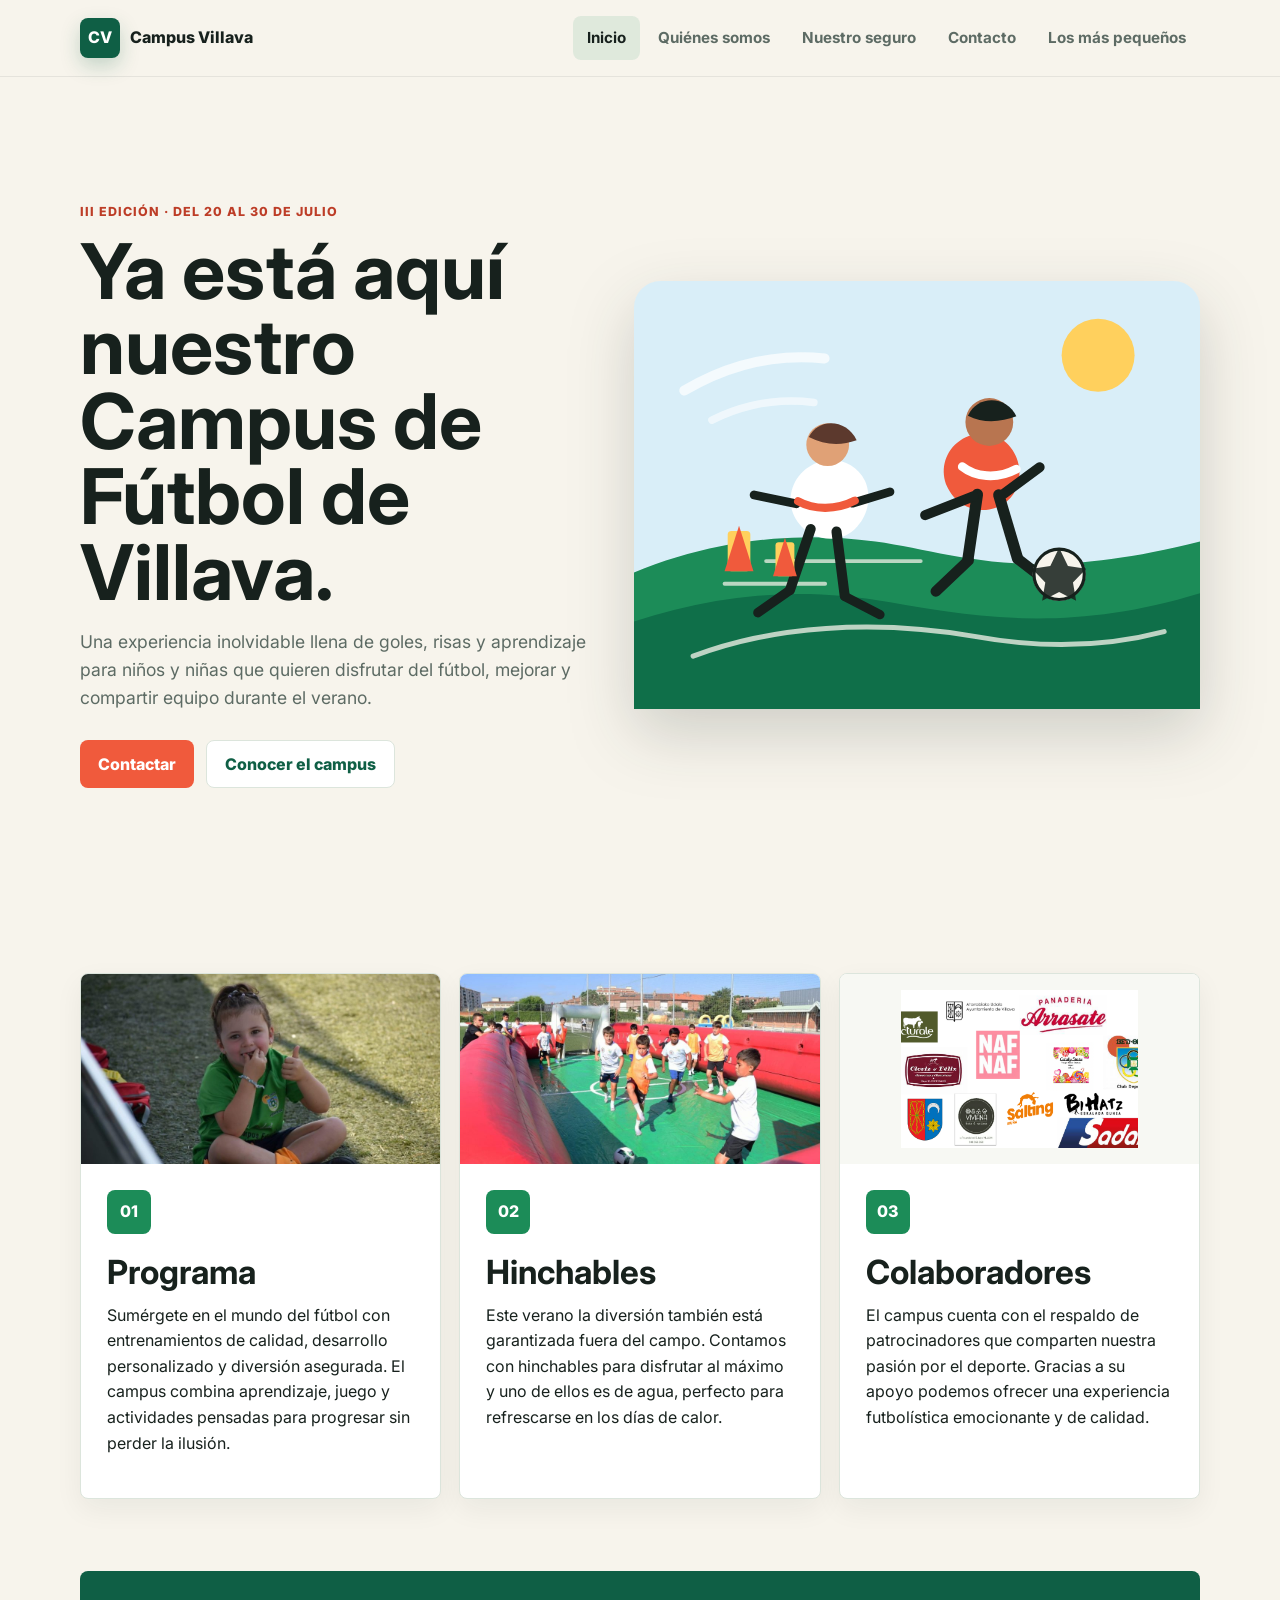
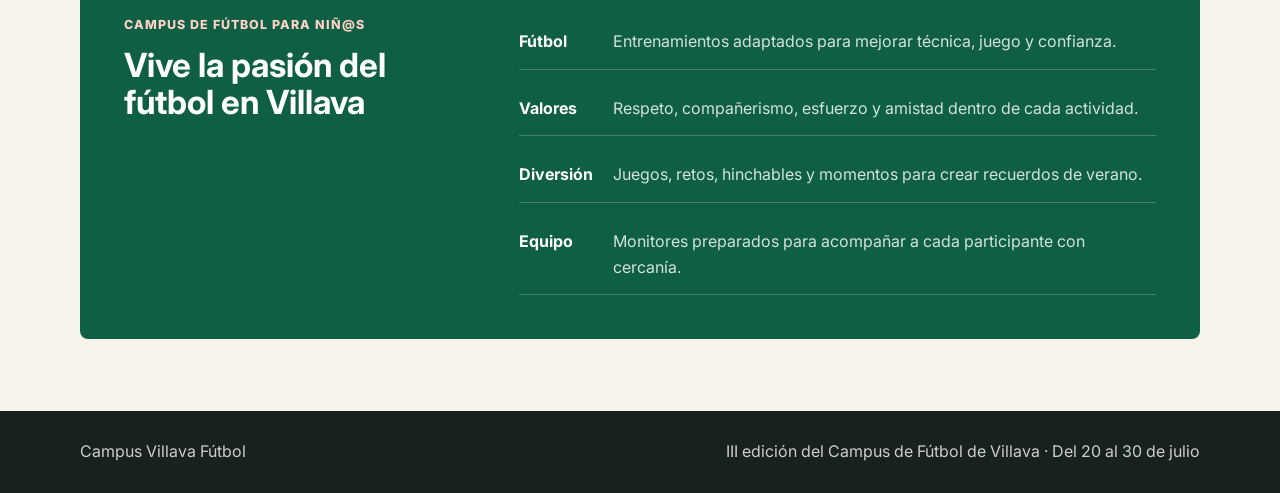
==== index.html @ fac3e35c "Añadir imágenes a index" ====
<!DOCTYPE html>
<html lang="es">
<head>
  <meta charset="UTF-8">
  <meta name="viewport" content="width=device-width, initial-scale=1.0">
  <title>Campus Villava Fútbol | Inicio</title>
  <link rel="preconnect" href="https://fonts.googleapis.com">
  <link rel="preconnect" href="https://fonts.gstatic.com" crossorigin>
  <link href="https://fonts.googleapis.com/css2?family=Inter:wght@400;600;700;800&display=swap" rel="stylesheet">
  <link rel="stylesheet" href="css/styles.css">
</head>
<body>
  <header class="site-header">
    <nav class="nav">
      <a class="brand" href="index.html" aria-label="Campus Villava Fútbol">
        <span class="brand-mark">CV</span>
        <span>Campus Villava</span>
      </a>
      <button class="nav-toggle" type="button" aria-label="Abrir menú" aria-expanded="false">
        <span></span>
        <span></span>
        <span></span>
      </button>
      <div class="nav-links" data-nav-links>
        <a class="active" href="index.html">Inicio</a>
        <a href="quienes-somos.html">Quiénes somos</a>
        <a href="seguro.html">Nuestro seguro</a>
        <a href="contacto.html">Contacto</a>
        <a href="pequenos.html">Los más pequeños</a>
      </div>
    </nav>
  </header>

  <main>
    <section class="hero">
      <div class="hero-content">
        <p class="eyebrow">III edición · Del 20 al 30 de julio</p>
        <h1>Ya está aquí nuestro Campus de Fútbol de Villava.</h1>
        <p class="hero-copy">Una experiencia inolvidable llena de goles, risas y aprendizaje para niños y niñas que quieren disfrutar del fútbol, mejorar y compartir equipo durante el verano.</p>
        <div class="hero-actions">
          <a class="button primary" href="contacto.html">Contactar</a>
          <a class="button secondary" href="quienes-somos.html">Conocer el campus</a>
        </div>
      </div>
      <div class="hero-visual" aria-hidden="true">
        <img src="assets/campus-hero.svg" alt="">
      </div>
    </section>

    <section class="section intro-grid">
      <article>
        <img class="intro-card-image" src="assets/Programa.jpg" alt="Participante del campus de fútbol descansando en el campo">
        <div class="intro-card-body">
          <span class="card-icon">01</span>
          <h2>Programa</h2>
          <p>Sumérgete en el mundo del fútbol con entrenamientos de calidad, desarrollo personalizado y diversión asegurada. El campus combina aprendizaje, juego y actividades pensadas para progresar sin perder la ilusión.</p>
        </div>
      </article>
      <article>
        <img class="intro-card-image" src="assets/Hinchables.jpg" alt="Niños jugando al fútbol dentro de un hinchable">
        <div class="intro-card-body">
          <span class="card-icon">02</span>
          <h2>Hinchables</h2>
          <p>Este verano la diversión también está garantizada fuera del campo. Contamos con hinchables para disfrutar al máximo y uno de ellos es de agua, perfecto para refrescarse en los días de calor.</p>
        </div>
      </article>
      <article>
        <img class="intro-card-image intro-card-image-contain" src="assets/Colaboradores.png" alt="Logotipos de colaboradores del Campus Villava">
        <div class="intro-card-body">
          <span class="card-icon">03</span>
          <h2>Colaboradores</h2>
          <p>El campus cuenta con el respaldo de patrocinadores que comparten nuestra pasión por el deporte. Gracias a su apoyo podemos ofrecer una experiencia futbolística emocionante y de calidad.</p>
        </div>
      </article>
    </section>

    <section class="section schedule-band">
      <div>
        <p class="eyebrow">Campus de fútbol para niñ@s</p>
        <h2>Vive la pasión del fútbol en Villava</h2>
      </div>
      <div class="timeline">
        <div><strong>Fútbol</strong><span>Entrenamientos adaptados para mejorar técnica, juego y confianza.</span></div>
        <div><strong>Valores</strong><span>Respeto, compañerismo, esfuerzo y amistad dentro de cada actividad.</span></div>
        <div><strong>Diversión</strong><span>Juegos, retos, hinchables y momentos para crear recuerdos de verano.</span></div>
        <div><strong>Equipo</strong><span>Monitores preparados para acompañar a cada participante con cercanía.</span></div>
      </div>
    </section>
  </main>

  <footer class="footer">
    <p>Campus Villava Fútbol</p>
    <p>III edición del Campus de Fútbol de Villava · Del 20 al 30 de julio</p>
  </footer>

  <script src="js/main.js"></script>
</body>
</html>
---- css/styles.css ----
:root {
  --ink: #17211d;
  --muted: #5d6b64;
  --paper: #f7f4ec;
  --white: #ffffff;
  --field: #1c8c58;
  --field-dark: #0f5f45;
  --line: #dce5dc;
  --accent: #f05a3c;
  --accent-dark: #bd3d27;
  --sky: #d9eef8;
  --shadow: 0 18px 45px rgba(23, 33, 29, 0.13);
}

* {
  box-sizing: border-box;
}

body {
  margin: 0;
  font-family: "Inter", Arial, sans-serif;
  color: var(--ink);
  background: var(--paper);
  line-height: 1.6;
}

img {
  max-width: 100%;
  display: block;
}

a {
  color: inherit;
  text-decoration: none;
}

.site-header {
  position: sticky;
  top: 0;
  z-index: 10;
  background: rgba(247, 244, 236, 0.94);
  border-bottom: 1px solid rgba(23, 33, 29, 0.08);
  backdrop-filter: blur(12px);
}

.nav {
  width: min(1120px, calc(100% - 32px));
  min-height: 76px;
  margin: 0 auto;
  display: flex;
  align-items: center;
  justify-content: space-between;
  gap: 24px;
}

.brand {
  display: inline-flex;
  align-items: center;
  gap: 10px;
  font-weight: 800;
  letter-spacing: 0;
}

.brand-mark {
  width: 40px;
  height: 40px;
  display: grid;
  place-items: center;
  border-radius: 8px;
  color: var(--white);
  background: var(--field-dark);
  box-shadow: 0 8px 20px rgba(15, 95, 69, 0.22);
}

.nav-links {
  display: flex;
  align-items: center;
  gap: 4px;
}

.nav-links a {
  padding: 10px 14px;
  border-radius: 8px;
  color: var(--muted);
  font-size: 0.95rem;
  font-weight: 700;
}

.nav-links a:hover,
.nav-links a.active {
  color: var(--ink);
  background: rgba(28, 140, 88, 0.1);
}

.nav-toggle {
  display: none;
  width: 42px;
  height: 42px;
  border: 0;
  border-radius: 8px;
  background: var(--field-dark);
  cursor: pointer;
}

.nav-toggle span {
  display: block;
  width: 20px;
  height: 2px;
  margin: 5px auto;
  background: var(--white);
}

.hero {
  width: min(1120px, calc(100% - 32px));
  min-height: calc(100vh - 76px);
  margin: 0 auto;
  padding: 52px 0 40px;
  display: grid;
  grid-template-columns: minmax(0, 0.95fr) minmax(320px, 1.05fr);
  align-items: center;
  gap: 42px;
}

.hero-content {
  position: relative;
  z-index: 1;
}

.eyebrow {
  margin: 0 0 12px;
  color: var(--accent-dark);
  font-size: 0.78rem;
  font-weight: 800;
  letter-spacing: 0.08em;
  text-transform: uppercase;
}

h1,
h2,
h3,
p {
  margin-top: 0;
}

h1 {
  max-width: 780px;
  margin-bottom: 18px;
  font-size: clamp(2.45rem, 6vw, 5.25rem);
  line-height: 0.98;
  letter-spacing: 0;
}

h2 {
  margin-bottom: 12px;
  font-size: clamp(1.35rem, 2.6vw, 2.1rem);
  line-height: 1.1;
}

h3 {
  margin-bottom: 8px;
  font-size: 1.1rem;
}

.hero-copy,
.page-hero p {
  max-width: 680px;
  color: var(--muted);
  font-size: 1.1rem;
}

.hero-actions {
  display: flex;
  flex-wrap: wrap;
  gap: 12px;
  margin-top: 28px;
}

.button {
  display: inline-flex;
  align-items: center;
  justify-content: center;
  min-height: 48px;
  padding: 0 18px;
  border-radius: 8px;
  font-weight: 800;
}

.button.primary {
  color: var(--white);
  background: var(--accent);
}

.button.secondary {
  color: var(--field-dark);
  background: var(--white);
  border: 1px solid var(--line);
}

.hero-visual {
  align-self: stretch;
  display: flex;
  align-items: center;
  min-height: 420px;
}

.hero-visual img {
  width: 100%;
  filter: drop-shadow(0 24px 32px rgba(23, 33, 29, 0.18));
}

.section {
  width: min(1120px, calc(100% - 32px));
  margin: 0 auto;
  padding: 72px 0;
}

.intro-grid,
.insurance-grid,
.values {
  display: grid;
  grid-template-columns: repeat(3, minmax(0, 1fr));
  gap: 18px;
}

.intro-grid article,
.insurance-grid article,
.values article,
.panel,
.notice {
  padding: 26px;
  border: 1px solid var(--line);
  border-radius: 8px;
  background: var(--white);
  box-shadow: 0 10px 28px rgba(23, 33, 29, 0.06);
}

.intro-grid article {
  padding: 0;
  overflow: hidden;
}

.intro-card-image {
  width: 100%;
  height: 190px;
  object-fit: cover;
  background: #f7f8f3;
}

.intro-card-image-contain {
  object-fit: contain;
  padding: 16px;
}

.intro-card-body {
  padding: 26px;
}

.card-icon {
  display: inline-grid;
  place-items: center;
  width: 44px;
  height: 44px;
  margin-bottom: 20px;
  border-radius: 8px;
  color: var(--white);
  background: var(--field);
  font-weight: 800;
}

.schedule-band {
  display: grid;
  grid-template-columns: 0.72fr 1.28fr;
  gap: 36px;
  align-items: start;
  padding: 44px;
  margin-bottom: 72px;
  border-radius: 8px;
  color: var(--white);
  background: var(--field-dark);
}

.schedule-band .eyebrow {
  color: #ffd1c7;
}

.timeline {
  display: grid;
  gap: 12px;
}

.timeline div {
  display: grid;
  grid-template-columns: 80px 1fr;
  gap: 14px;
  padding: 14px 0;
  border-bottom: 1px solid rgba(255, 255, 255, 0.22);
}

.timeline span {
  color: rgba(255, 255, 255, 0.82);
}

.page-hero {
  width: min(1120px, calc(100% - 32px));
  margin: 0 auto;
  padding: 86px 0 42px;
}

.page-hero.compact {
  padding-bottom: 20px;
}

.contact-hero {
  padding-bottom: 0;
}

.split,
.kids-layout,
.signup-layout {
  display: grid;
  grid-template-columns: minmax(0, 1.05fr) minmax(300px, 0.95fr);
  gap: 28px;
  align-items: start;
}

.contact-section {
  padding-top: 44px;
}

.contact-form-section {
  padding-top: 0;
}

.check-list {
  padding: 0;
  margin: 0;
  list-style: none;
}

.check-list li {
  position: relative;
  padding-left: 28px;
  margin-bottom: 12px;
}

.check-list li::before {
  content: "";
  position: absolute;
  left: 0;
  top: 0.45em;
  width: 12px;
  height: 12px;
  border-radius: 50%;
  background: var(--accent);
}

.values {
  padding-top: 0;
}

.insurance-grid {
  grid-template-columns: repeat(2, minmax(0, 1fr));
}

.notice {
  margin-bottom: 72px;
  background: #fff8e7;
}

.highlight {
  background: var(--field-dark);
  color: var(--white);
}

.highlight .check-list li::before {
  background: #ffd05d;
}

.age-tabs {
  display: flex;
  flex-wrap: wrap;
  gap: 8px;
  margin: 24px 0 16px;
}

.tab {
  min-height: 42px;
  padding: 0 14px;
  border: 1px solid var(--line);
  border-radius: 8px;
  color: var(--muted);
  background: var(--white);
  font: inherit;
  font-weight: 800;
  cursor: pointer;
}

.tab.active {
  color: var(--white);
  border-color: var(--field-dark);
  background: var(--field-dark);
}

.tab-panel {
  display: none;
  padding: 22px;
  border-left: 4px solid var(--accent);
  background: var(--white);
}

.tab-panel.active {
  display: block;
}

.form-card {
  padding: 28px;
  border: 1px solid var(--line);
  border-radius: 8px;
  background: var(--white);
  box-shadow: 0 10px 28px rgba(23, 33, 29, 0.06);
}

.form-grid {
  display: grid;
  grid-template-columns: repeat(2, minmax(0, 1fr));
  gap: 16px;
}

label {
  display: grid;
  gap: 8px;
  margin-bottom: 16px;
  color: var(--ink);
  font-weight: 800;
}

input,
select,
textarea {
  width: 100%;
  min-height: 46px;
  padding: 11px 12px;
  border: 1px solid var(--line);
  border-radius: 8px;
  color: var(--ink);
  background: #fbfbf8;
  font: inherit;
  font-weight: 600;
}

textarea {
  resize: vertical;
}

input:focus,
select:focus,
textarea:focus {
  outline: 3px solid rgba(28, 140, 88, 0.18);
  border-color: var(--field);
}

.consent {
  display: flex;
  align-items: flex-start;
  gap: 10px;
  font-weight: 700;
}

.consent input {
  width: 18px;
  min-height: 18px;
  margin-top: 4px;
}

.form-message {
  min-height: 24px;
  margin: 16px 0 0;
  color: var(--field-dark);
  font-weight: 800;
}

.signup-aside {
  position: sticky;
  top: 100px;
}

.steps {
  display: grid;
  gap: 14px;
}

.steps div {
  display: grid;
  grid-template-columns: 36px 1fr;
  gap: 12px;
  align-items: start;
}

.steps strong {
  display: grid;
  place-items: center;
  width: 36px;
  height: 36px;
  border-radius: 8px;
  color: var(--white);
  background: var(--field);
}

.aside-note {
  margin: 22px 0 0;
  color: var(--muted);
}

.footer {
  display: flex;
  flex-wrap: wrap;
  justify-content: space-between;
  gap: 12px;
  padding: 28px max(16px, calc((100% - 1120px) / 2));
  color: rgba(255, 255, 255, 0.78);
  background: var(--ink);
}

.footer p {
  margin: 0;
}

@media (max-width: 820px) {
  .nav {
    min-height: 68px;
  }

  .nav-toggle {
    display: block;
  }

  .nav-links {
    position: absolute;
    left: 16px;
    right: 16px;
    top: 76px;
    display: none;
    flex-direction: column;
    align-items: stretch;
    padding: 10px;
    border: 1px solid var(--line);
    border-radius: 8px;
    background: var(--white);
    box-shadow: var(--shadow);
  }

  .nav-links.open {
    display: flex;
  }

  .hero {
    min-height: auto;
    grid-template-columns: 1fr;
    padding-top: 38px;
    gap: 20px;
  }

  .hero-visual {
    min-height: 250px;
  }

  .intro-grid,
  .insurance-grid,
  .values,
  .split,
  .kids-layout,
  .signup-layout,
  .schedule-band {
    grid-template-columns: 1fr;
  }

  .signup-aside {
    position: static;
  }

  .section {
    padding: 44px 0;
  }

  .schedule-band {
    padding: 28px;
    margin-bottom: 44px;
  }

  .page-hero {
    padding-top: 56px;
  }
}

@media (max-width: 520px) {
  .hero-actions,
  .button {
    width: 100%;
  }

  .timeline div {
    grid-template-columns: 1fr;
    gap: 2px;
  }

  .insurance-grid article,
  .values article,
  .panel,
  .notice,
  .form-card {
    padding: 22px;
  }

  .intro-card-body {
    padding: 22px;
  }

  .intro-card-image {
    height: 180px;
  }

  .form-grid {
    grid-template-columns: 1fr;
  }
}
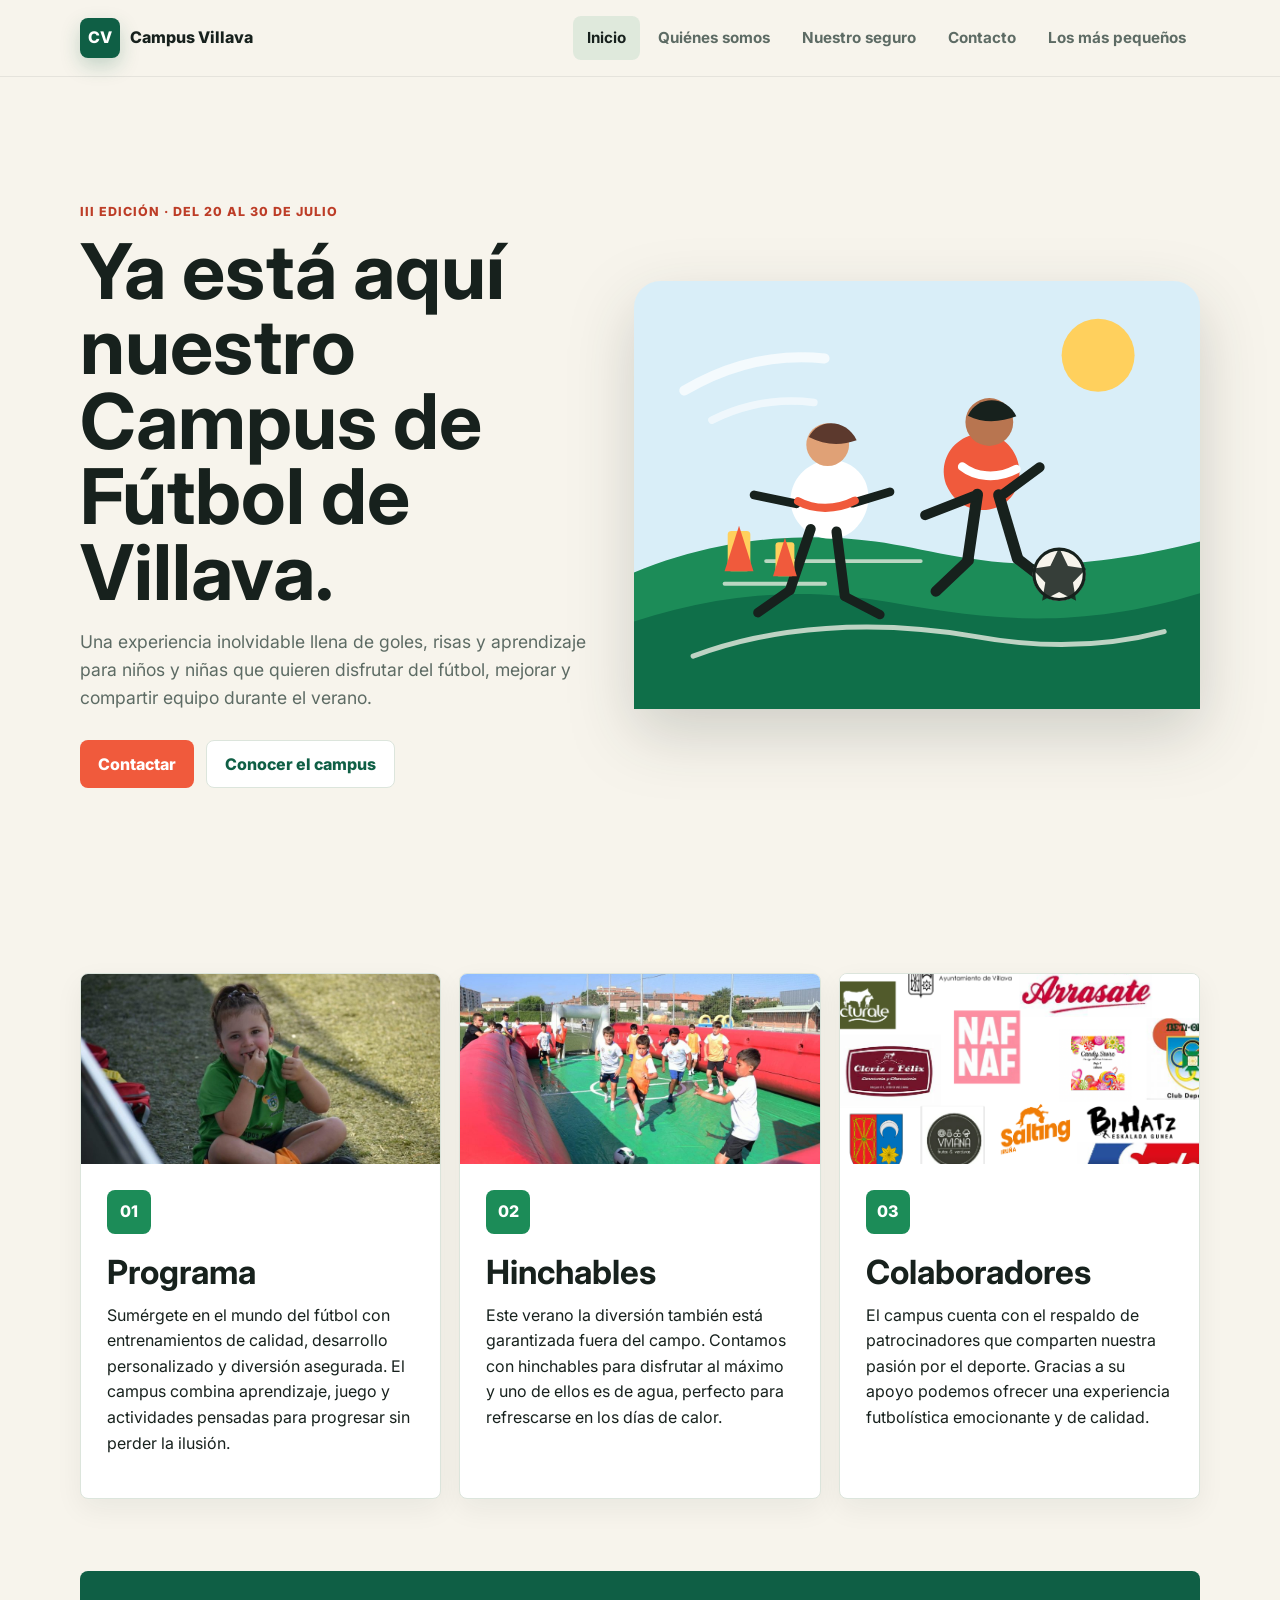
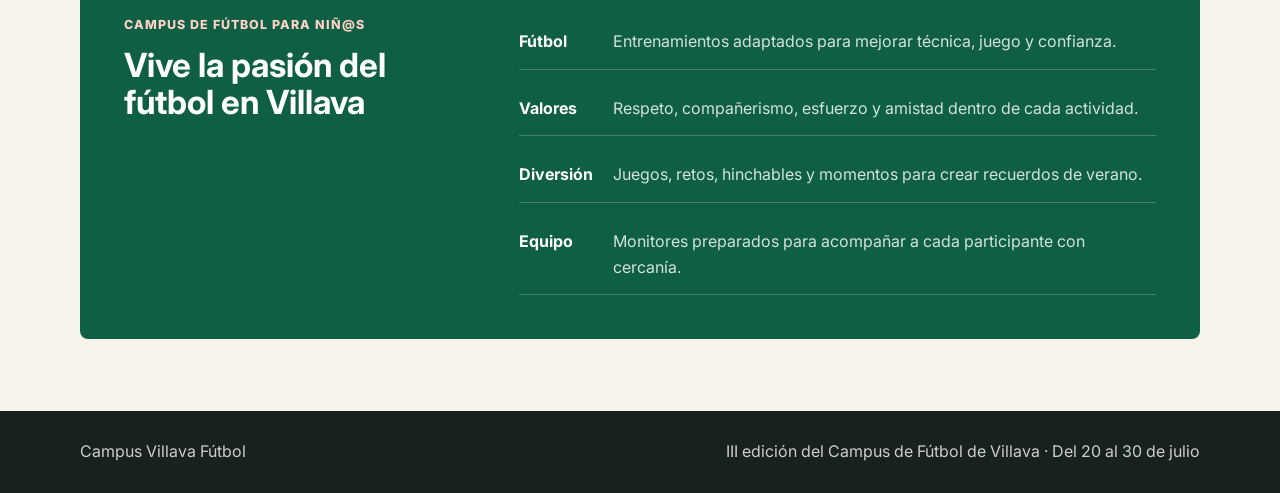
==== commit 15315624: "Mejoras en imagenes index" ====
--- a/index.html
+++ b/index.html
@@ -65,7 +65,7 @@
         </div>
       </article>
       <article>
-        <img class="intro-card-image intro-card-image-contain" src="assets/Colaboradores.png" alt="Logotipos de colaboradores del Campus Villava">
+        <img class="intro-card-image intro-card-image-logos" src="assets/Colaboradores.png" alt="Logotipos de colaboradores del Campus Villava">
         <div class="intro-card-body">
           <span class="card-icon">03</span>
           <h2>Colaboradores</h2>
--- a/css/styles.css
+++ b/css/styles.css
@@ -246,9 +246,9 @@
   background: #f7f8f3;
 }
 
-.intro-card-image-contain {
-  object-fit: contain;
-  padding: 16px;
+.intro-card-image-logos {
+  object-fit: cover;
+  object-position: center;
 }
 
 .intro-card-body {
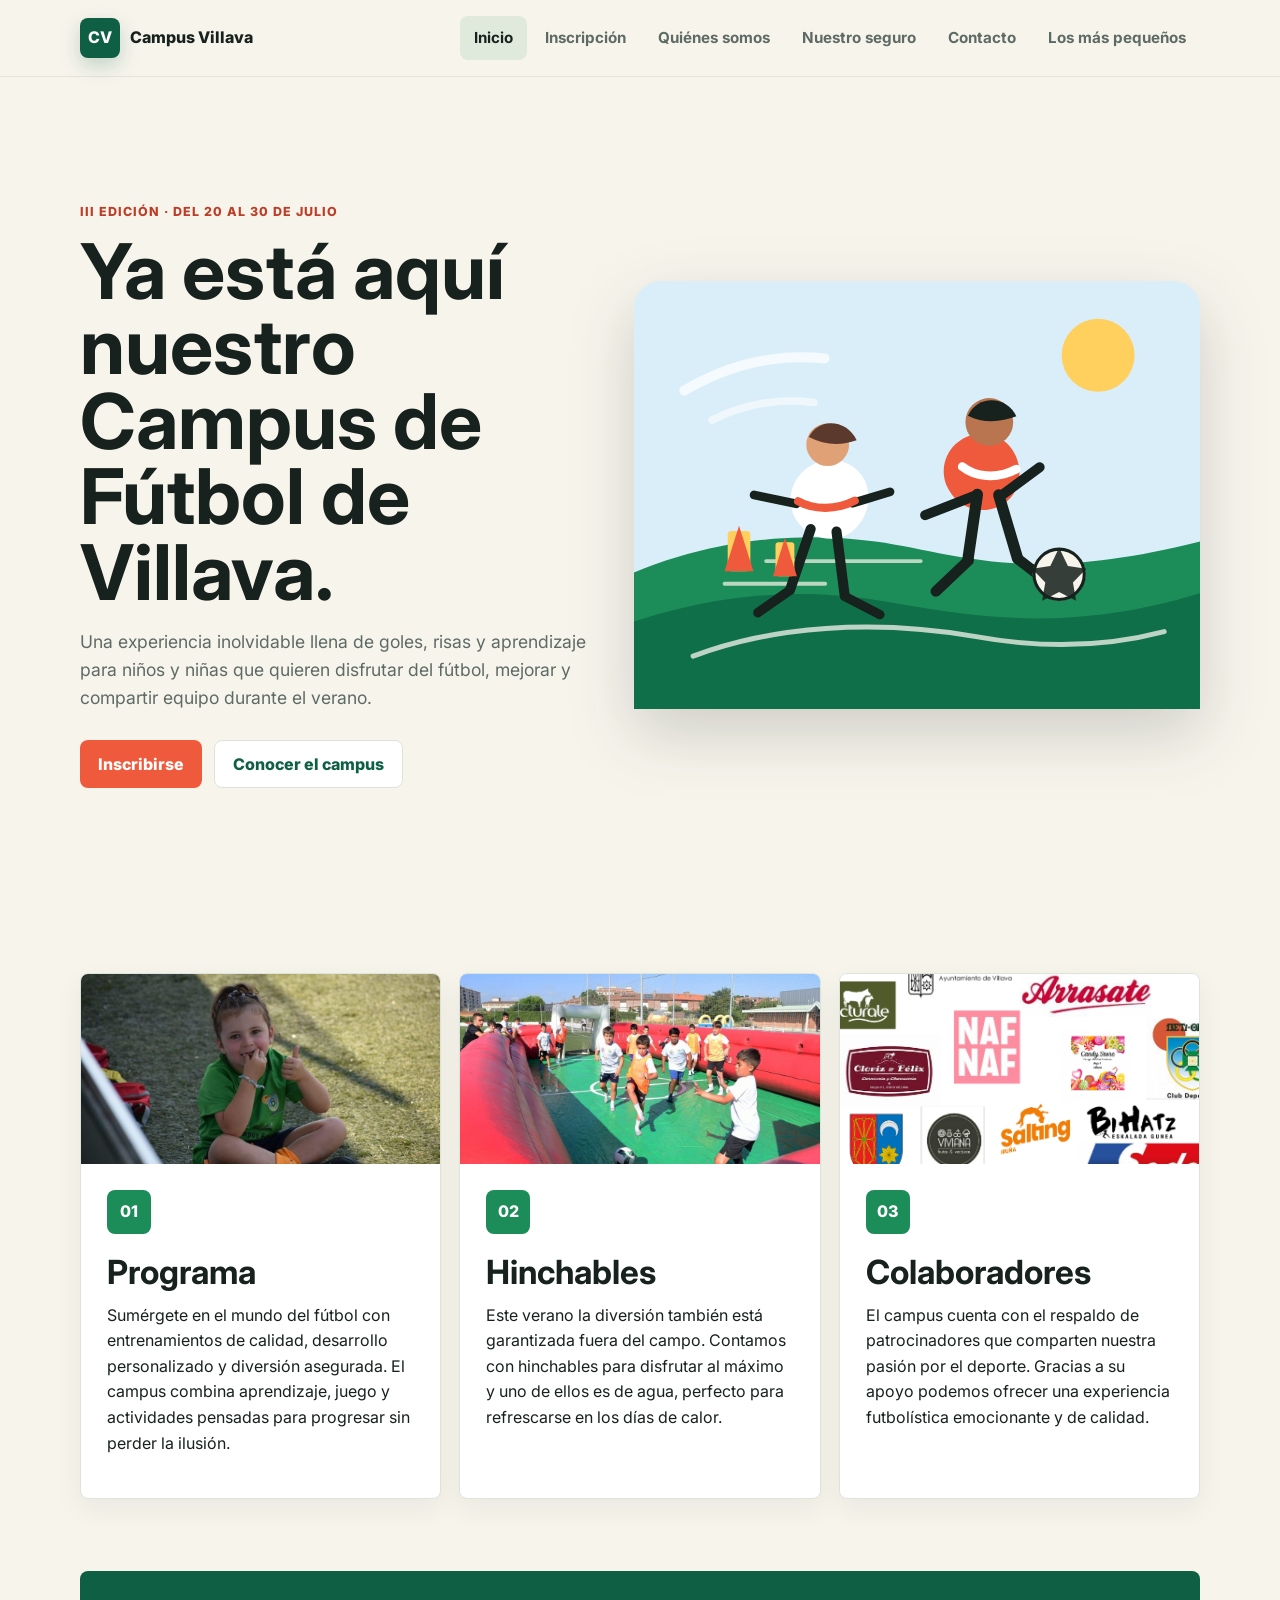
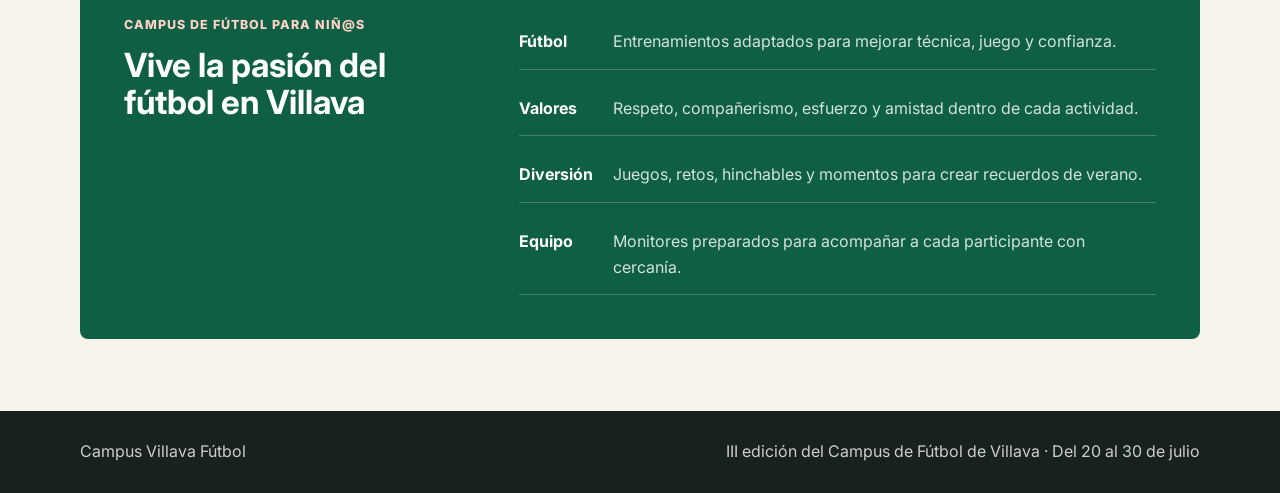
==== commit 8a3f3fc9: "Añadida página inscripción" ====
--- a/index.html
+++ b/index.html
@@ -23,6 +23,7 @@
       </button>
       <div class="nav-links" data-nav-links>
         <a class="active" href="index.html">Inicio</a>
+        <a href="inscripcion.html">Inscripción</a>
         <a href="quienes-somos.html">Quiénes somos</a>
         <a href="seguro.html">Nuestro seguro</a>
         <a href="contacto.html">Contacto</a>
@@ -38,7 +39,7 @@
         <h1>Ya está aquí nuestro Campus de Fútbol de Villava.</h1>
         <p class="hero-copy">Una experiencia inolvidable llena de goles, risas y aprendizaje para niños y niñas que quieren disfrutar del fútbol, mejorar y compartir equipo durante el verano.</p>
         <div class="hero-actions">
-          <a class="button primary" href="contacto.html">Contactar</a>
+          <a class="button primary" href="inscripcion.html">Inscribirse</a>
           <a class="button secondary" href="quienes-somos.html">Conocer el campus</a>
         </div>
       </div>
--- a/css/styles.css
+++ b/css/styles.css
@@ -327,6 +327,53 @@
   padding-top: 44px;
 }
 
+.signup-section {
+  padding-top: 44px;
+}
+
+.signup-main p {
+  max-width: 680px;
+  color: var(--muted);
+}
+
+.signup-actions {
+  margin-top: 24px;
+}
+
+.payment-card {
+  color: var(--white);
+  background: var(--field-dark);
+}
+
+.payment-card .eyebrow,
+.payment-card p {
+  color: rgba(255, 255, 255, 0.82);
+}
+
+.iban {
+  margin: 22px 0 0;
+  padding: 18px;
+  border-radius: 8px;
+  color: var(--ink) !important;
+  background: var(--white);
+  font-size: clamp(1.05rem, 2.4vw, 1.45rem);
+  font-weight: 800;
+  line-height: 1.25;
+  overflow-wrap: anywhere;
+}
+
+.signup-image-section {
+  padding-top: 0;
+}
+
+.signup-image {
+  width: 100%;
+  max-height: 560px;
+  border-radius: 8px;
+  object-fit: cover;
+  box-shadow: var(--shadow);
+}
+
 .contact-form-section {
   padding-top: 0;
 }
@@ -356,6 +403,187 @@
 
 .values {
   padding-top: 0;
+}
+
+.section-heading {
+  max-width: 760px;
+  margin-bottom: 28px;
+}
+
+.section-heading p:last-child {
+  margin-bottom: 0;
+  color: var(--muted);
+  font-size: 1.05rem;
+}
+
+.sponsors-section {
+  padding-top: 0;
+}
+
+.sponsor-grid {
+  display: grid;
+  grid-template-columns: repeat(auto-fit, minmax(150px, 1fr));
+  gap: 14px;
+}
+
+.sponsor-card {
+  display: grid;
+  place-items: center;
+  min-height: 132px;
+  padding: 18px;
+  border: 1px solid var(--line);
+  border-radius: 8px;
+  background: var(--white);
+  box-shadow: 0 10px 28px rgba(23, 33, 29, 0.06);
+  cursor: pointer;
+  transition: transform 160ms ease, border-color 160ms ease, box-shadow 160ms ease;
+}
+
+.sponsor-card:hover,
+.sponsor-card:focus-visible {
+  border-color: rgba(28, 140, 88, 0.55);
+  box-shadow: 0 16px 34px rgba(23, 33, 29, 0.12);
+  transform: translateY(-2px);
+}
+
+.sponsor-card:focus-visible,
+.sponsor-modal-close:focus-visible,
+.sponsor-modal-nav:focus-visible {
+  outline: 3px solid rgba(240, 90, 60, 0.32);
+  outline-offset: 3px;
+}
+
+.sponsor-card img {
+  width: 100%;
+  max-width: 170px;
+  height: 86px;
+  object-fit: contain;
+}
+
+body.modal-open {
+  overflow: hidden;
+}
+
+.sponsor-modal {
+  position: fixed;
+  inset: 0;
+  z-index: 40;
+  display: flex;
+  align-items: center;
+  justify-content: center;
+  padding: 24px;
+  opacity: 0;
+  pointer-events: none;
+  transition: opacity 220ms ease;
+}
+
+.sponsor-modal.open {
+  opacity: 1;
+  pointer-events: auto;
+}
+
+.sponsor-modal-backdrop {
+  position: absolute;
+  inset: 0;
+  background: rgba(23, 33, 29, 0.76);
+}
+
+.sponsor-modal-dialog {
+  position: relative;
+  z-index: 1;
+  display: grid;
+  grid-template-columns: 54px minmax(0, 760px) 54px;
+  align-items: center;
+  gap: 16px;
+  width: min(100%, 980px);
+  transform: translateY(16px) scale(0.98);
+  transition: transform 220ms ease;
+}
+
+.sponsor-modal.open .sponsor-modal-dialog {
+  transform: translateY(0) scale(1);
+}
+
+.sponsor-modal-content {
+  display: grid;
+  place-items: center;
+  min-height: min(68vh, 620px);
+  margin: 0;
+  padding: 34px;
+  border-radius: 8px;
+  background: var(--white);
+  box-shadow: var(--shadow);
+  overflow: hidden;
+}
+
+.sponsor-modal-content img {
+  width: 100%;
+  max-height: min(54vh, 460px);
+  object-fit: contain;
+  transition: opacity 180ms ease, transform 220ms ease;
+}
+
+.sponsor-modal-content img.slide-out-left {
+  opacity: 0;
+  transform: translateX(-42px);
+}
+
+.sponsor-modal-content img.slide-out-right {
+  opacity: 0;
+  transform: translateX(42px);
+}
+
+.sponsor-modal-content img.slide-in-left {
+  opacity: 0;
+  transform: translateX(-42px);
+}
+
+.sponsor-modal-content img.slide-in-right {
+  opacity: 0;
+  transform: translateX(42px);
+}
+
+.sponsor-modal-close,
+.sponsor-modal-nav {
+  display: grid;
+  place-items: center;
+  border: 0;
+  border-radius: 8px;
+  color: var(--white);
+  background: var(--field-dark);
+  box-shadow: 0 10px 24px rgba(23, 33, 29, 0.24);
+  cursor: pointer;
+}
+
+.sponsor-modal-nav:disabled {
+  opacity: 0.35;
+  cursor: not-allowed;
+}
+
+.sponsor-modal-nav:disabled:hover {
+  background: var(--field-dark);
+}
+
+.sponsor-modal-close {
+  position: absolute;
+  top: -58px;
+  right: 70px;
+  width: 46px;
+  height: 46px;
+  font-size: 1.75rem;
+  line-height: 1;
+}
+
+.sponsor-modal-nav {
+  width: 54px;
+  height: 54px;
+  font-size: 2rem;
+  line-height: 1;
+}
+
+.sponsor-modal-close:hover,
+.sponsor-modal-nav:hover {
+  background: var(--accent);
 }
 
 .insurance-grid {
@@ -582,6 +810,24 @@
     padding: 44px 0;
   }
 
+  .sponsors-section {
+    padding-top: 0;
+  }
+
+  .sponsor-modal-dialog {
+    grid-template-columns: 48px minmax(0, 1fr) 48px;
+    gap: 10px;
+  }
+
+  .sponsor-modal-content {
+    min-height: min(66vh, 520px);
+    padding: 24px;
+  }
+
+  .sponsor-modal-close {
+    right: 58px;
+  }
+
   .schedule-band {
     padding: 28px;
     margin-bottom: 44px;
@@ -619,6 +865,54 @@
     height: 180px;
   }
 
+  .sponsor-grid {
+    grid-template-columns: repeat(2, minmax(0, 1fr));
+  }
+
+  .sponsor-card {
+    min-height: 112px;
+    padding: 14px;
+  }
+
+  .sponsor-card img {
+    height: 72px;
+  }
+
+  .sponsor-modal {
+    padding: 14px;
+  }
+
+  .sponsor-modal-dialog {
+    grid-template-columns: 1fr 1fr;
+    gap: 10px;
+  }
+
+  .sponsor-modal-content {
+    grid-column: 1 / -1;
+    grid-row: 1;
+    min-height: min(62vh, 440px);
+    padding: 20px;
+  }
+
+  .sponsor-modal-content img {
+    max-height: min(45vh, 340px);
+  }
+
+  .sponsor-modal-close {
+    top: 10px;
+    right: 10px;
+    width: 42px;
+    height: 42px;
+    color: var(--ink);
+    background: var(--white);
+  }
+
+  .sponsor-modal-nav {
+    grid-row: 2;
+    width: 100%;
+    height: 48px;
+  }
+
   .form-grid {
     grid-template-columns: 1fr;
   }
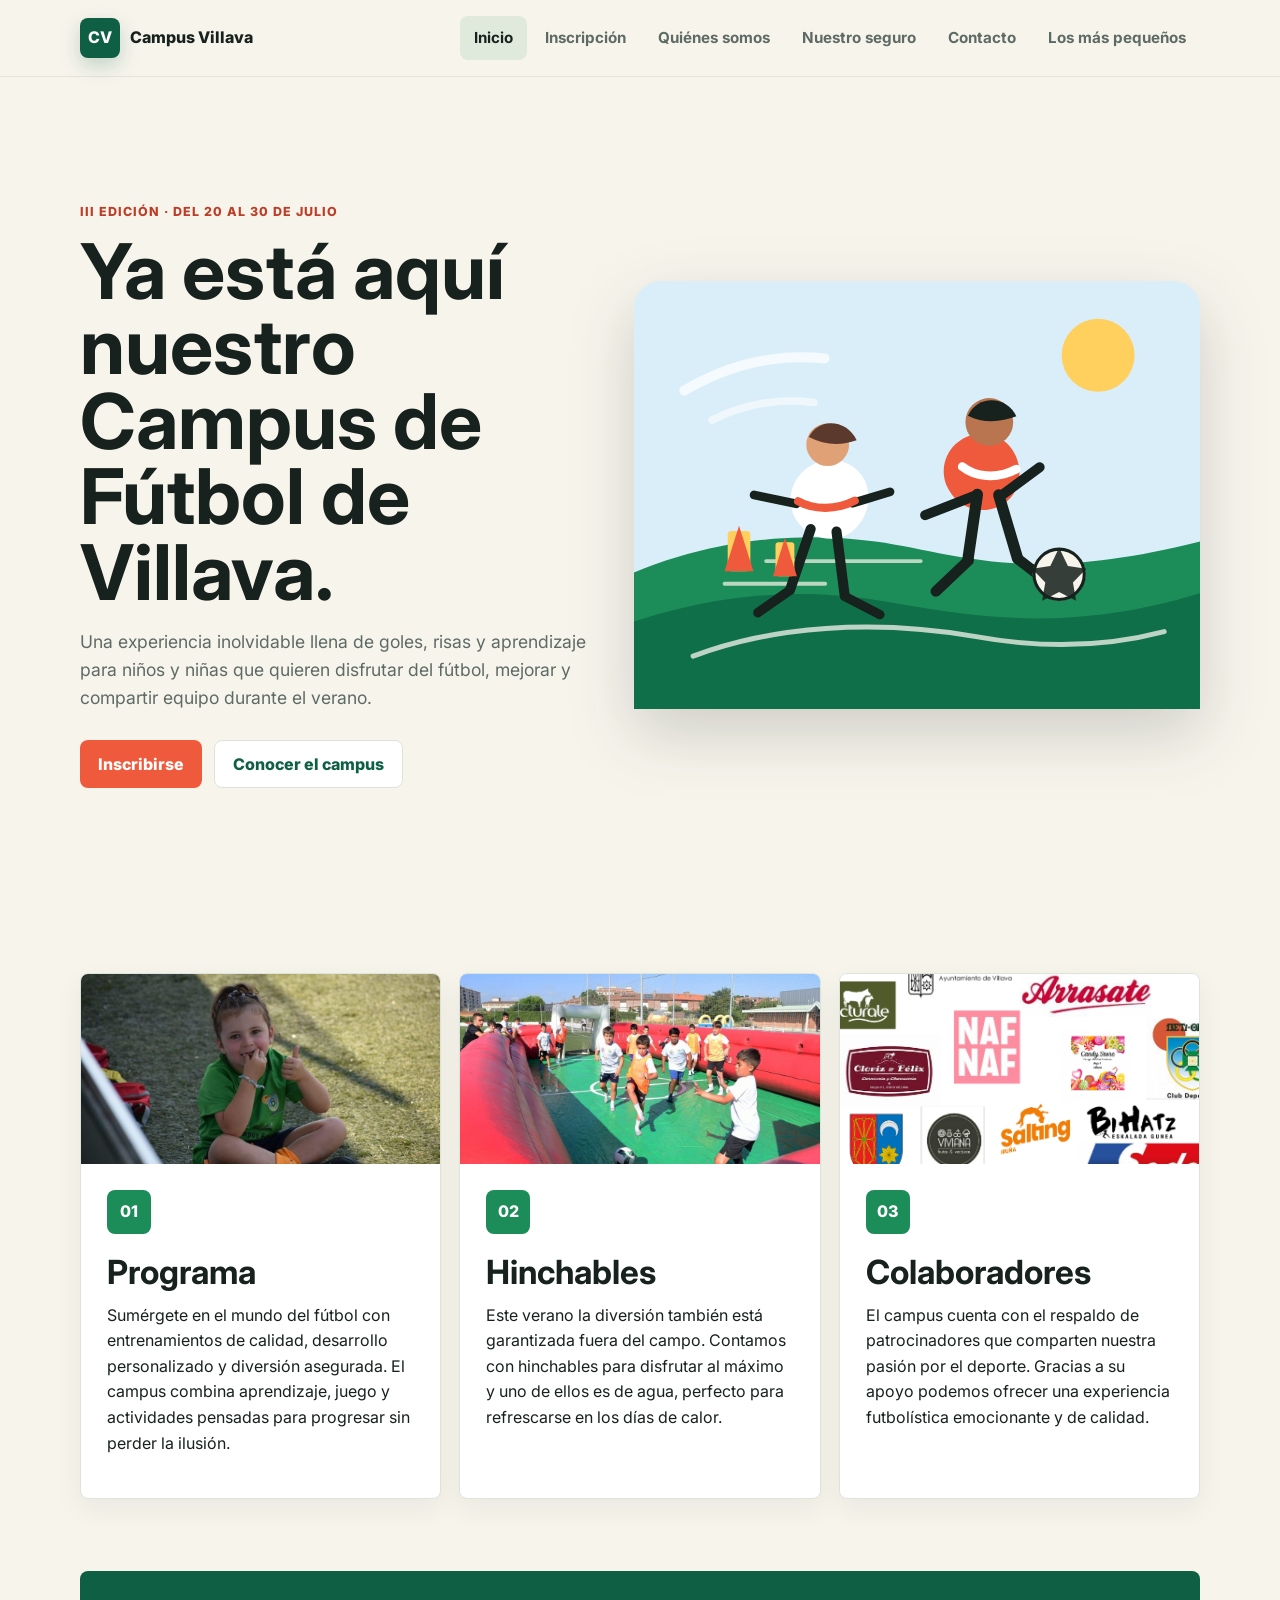
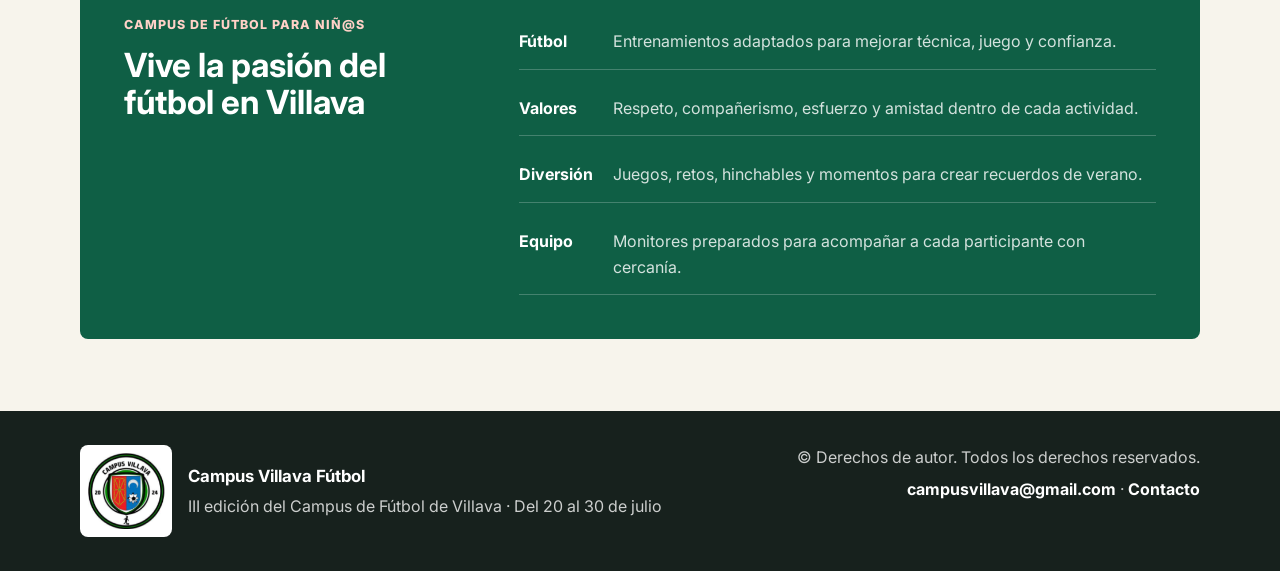
==== commit 21f3ab04: "Añadido pie de página a la página" ====
--- a/index.html
+++ b/index.html
@@ -90,8 +90,17 @@
   </main>
 
   <footer class="footer">
-    <p>Campus Villava Fútbol</p>
-    <p>III edición del Campus de Fútbol de Villava · Del 20 al 30 de julio</p>
+    <div class="footer-brand">
+      <img src="assets/Campus Villava.png" alt="Campus Villava Fútbol">
+      <div>
+        <strong>Campus Villava Fútbol</strong>
+        <p>III edición del Campus de Fútbol de Villava · Del 20 al 30 de julio</p>
+      </div>
+    </div>
+    <div class="footer-info">
+      <p>© Derechos de autor. Todos los derechos reservados.</p>
+      <p><a href="contacto.html">campusvillava@gmail.com</a> · <a href="contacto.html">Contacto</a></p>
+    </div>
   </footer>
 
   <script src="js/main.js"></script>
--- a/css/styles.css
+++ b/css/styles.css
@@ -314,6 +314,22 @@
   padding-bottom: 0;
 }
 
+.inscription-hero {
+  display: grid;
+  grid-template-columns: minmax(0, 1fr) 280px;
+  align-items: center;
+  gap: 42px;
+}
+
+.inscription-hero-image {
+  width: 280px;
+  aspect-ratio: 1;
+  border: 10px solid var(--white);
+  border-radius: 50%;
+  object-fit: cover;
+  box-shadow: var(--shadow);
+}
+
 .split,
 .kids-layout,
 .signup-layout {
@@ -360,18 +376,6 @@
   font-weight: 800;
   line-height: 1.25;
   overflow-wrap: anywhere;
-}
-
-.signup-image-section {
-  padding-top: 0;
-}
-
-.signup-image {
-  width: 100%;
-  max-height: 560px;
-  border-radius: 8px;
-  object-fit: cover;
-  box-shadow: var(--shadow);
 }
 
 .contact-form-section {
@@ -740,17 +744,55 @@
 }
 
 .footer {
-  display: flex;
-  flex-wrap: wrap;
-  justify-content: space-between;
-  gap: 12px;
-  padding: 28px max(16px, calc((100% - 1120px) / 2));
+  display: grid;
+  grid-template-columns: minmax(260px, 1.1fr) minmax(220px, 0.8fr);
+  gap: 28px;
+  align-items: start;
+  padding: 34px max(16px, calc((100% - 1120px) / 2));
   color: rgba(255, 255, 255, 0.78);
   background: var(--ink);
 }
 
-.footer p {
+.footer p,
+.footer strong {
   margin: 0;
+}
+
+.footer strong {
+  display: block;
+  margin-bottom: 4px;
+  color: var(--white);
+  font-size: 1.05rem;
+}
+
+.footer a {
+  color: var(--white);
+  font-weight: 700;
+}
+
+.footer a:hover {
+  color: #ffd1c7;
+}
+
+.footer-brand {
+  display: flex;
+  align-items: center;
+  gap: 16px;
+}
+
+.footer-brand img {
+  width: 92px;
+  height: 92px;
+  border-radius: 8px;
+  object-fit: contain;
+  background: var(--white);
+}
+
+.footer-info {
+  display: grid;
+  gap: 6px;
+  justify-items: end;
+  text-align: right;
 }
 
 @media (max-width: 820px) {
@@ -792,6 +834,15 @@
     min-height: 250px;
   }
 
+  .inscription-hero {
+    grid-template-columns: 1fr;
+    gap: 24px;
+  }
+
+  .inscription-hero-image {
+    width: min(100%, 260px);
+  }
+
   .intro-grid,
   .insurance-grid,
   .values,
@@ -836,6 +887,15 @@
   .page-hero {
     padding-top: 56px;
   }
+
+  .footer {
+    grid-template-columns: 1fr;
+  }
+
+  .footer-info {
+    justify-items: start;
+    text-align: left;
+  }
 }
 
 @media (max-width: 520px) {
@@ -916,4 +976,14 @@
   .form-grid {
     grid-template-columns: 1fr;
   }
-}
+
+  .footer-brand {
+    align-items: flex-start;
+  }
+
+  .footer-brand img {
+    width: 74px;
+    height: 74px;
+  }
+
+}
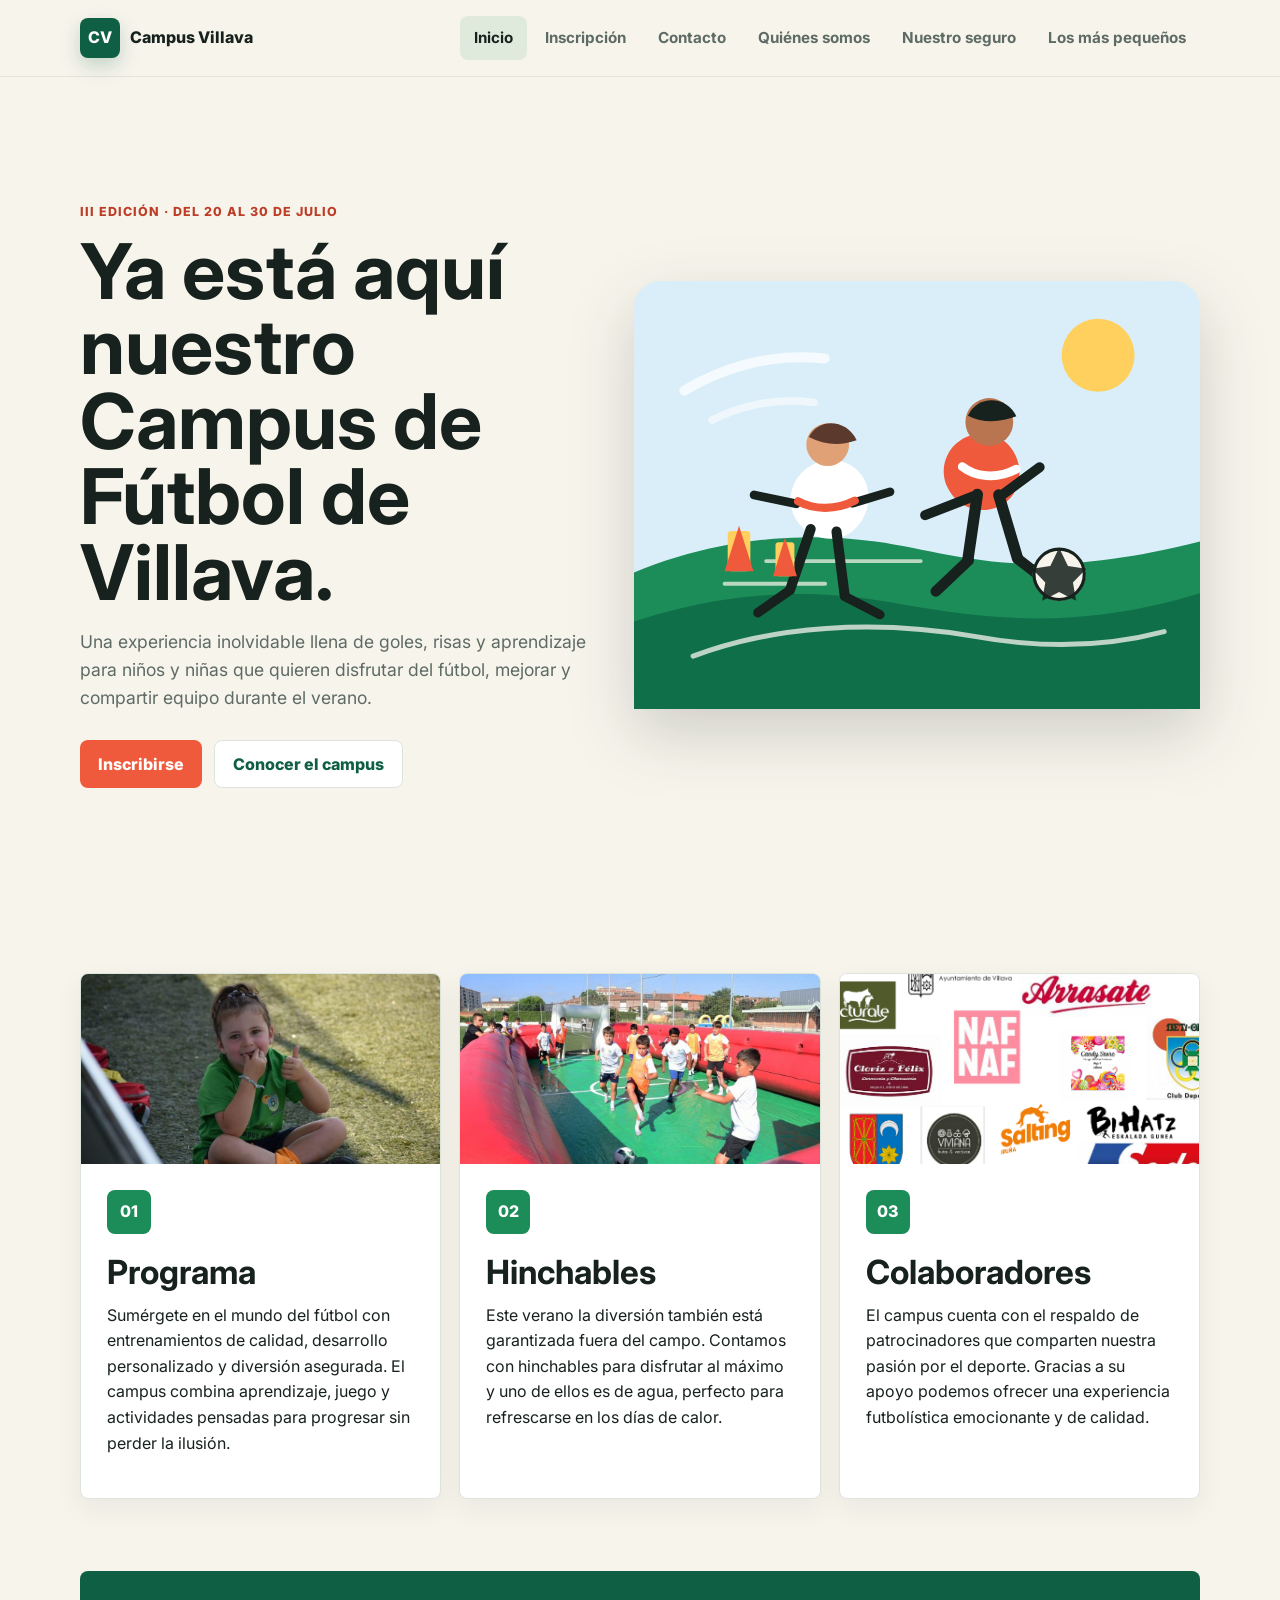
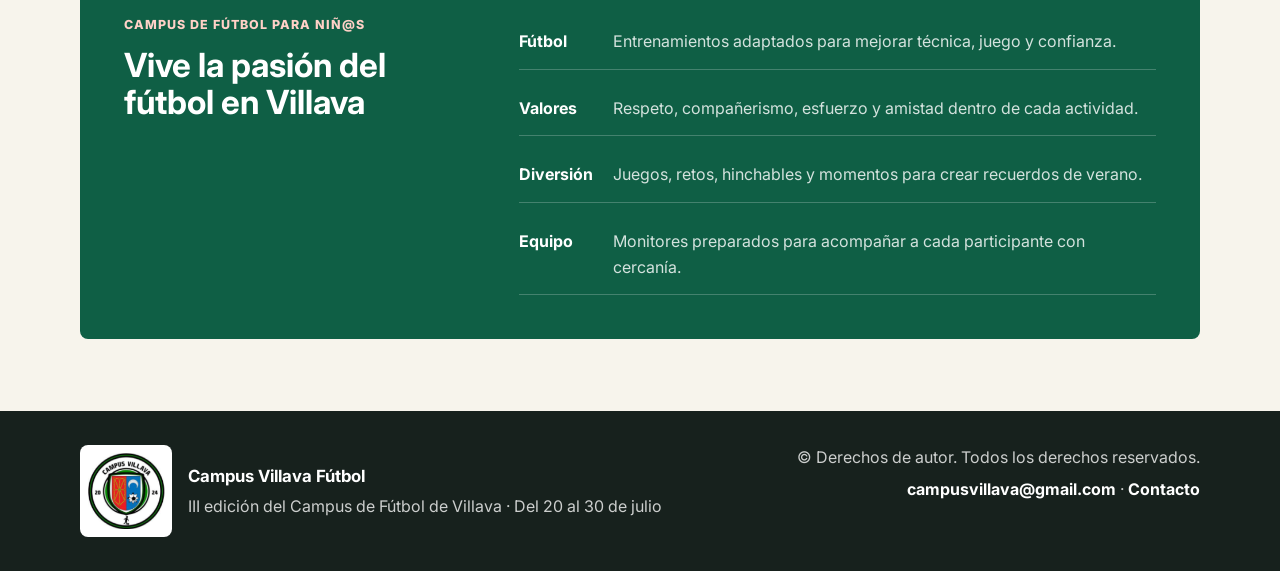
==== commit b5b39908: "Ordén cabecera" ====
--- a/index.html
+++ b/index.html
@@ -24,9 +24,9 @@
       <div class="nav-links" data-nav-links>
         <a class="active" href="index.html">Inicio</a>
         <a href="inscripcion.html">Inscripción</a>
+        <a href="contacto.html">Contacto</a>
         <a href="quienes-somos.html">Quiénes somos</a>
         <a href="seguro.html">Nuestro seguro</a>
-        <a href="contacto.html">Contacto</a>
         <a href="pequenos.html">Los más pequeños</a>
       </div>
     </nav>
--- a/css/styles.css
+++ b/css/styles.css
@@ -736,6 +736,17 @@
   border-radius: 8px;
   color: var(--white);
   background: var(--field);
+}
+
+.contact-section .steps div {
+  align-items: center;
+}
+
+.contact-section .steps span {
+  display: flex;
+  align-items: center;
+  min-height: 36px;
+  line-height: 1.35;
 }
 
 .aside-note {
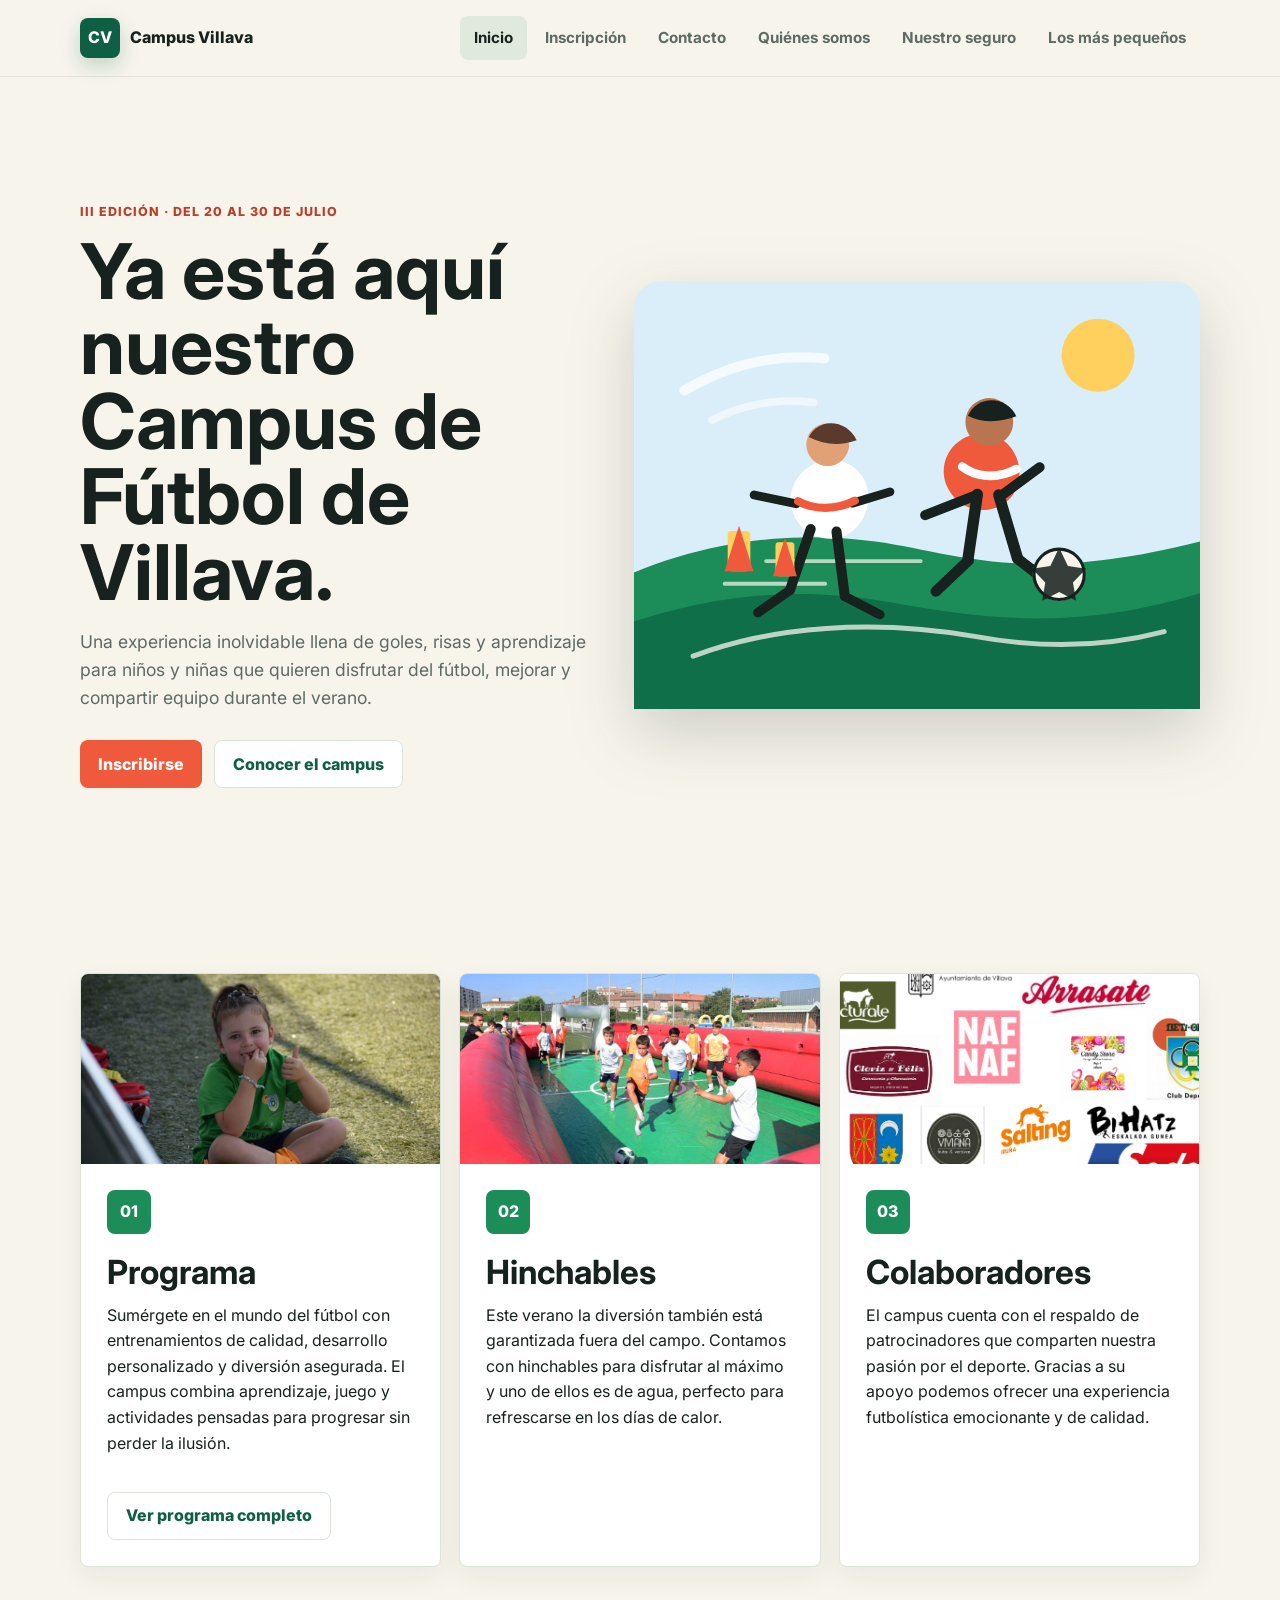
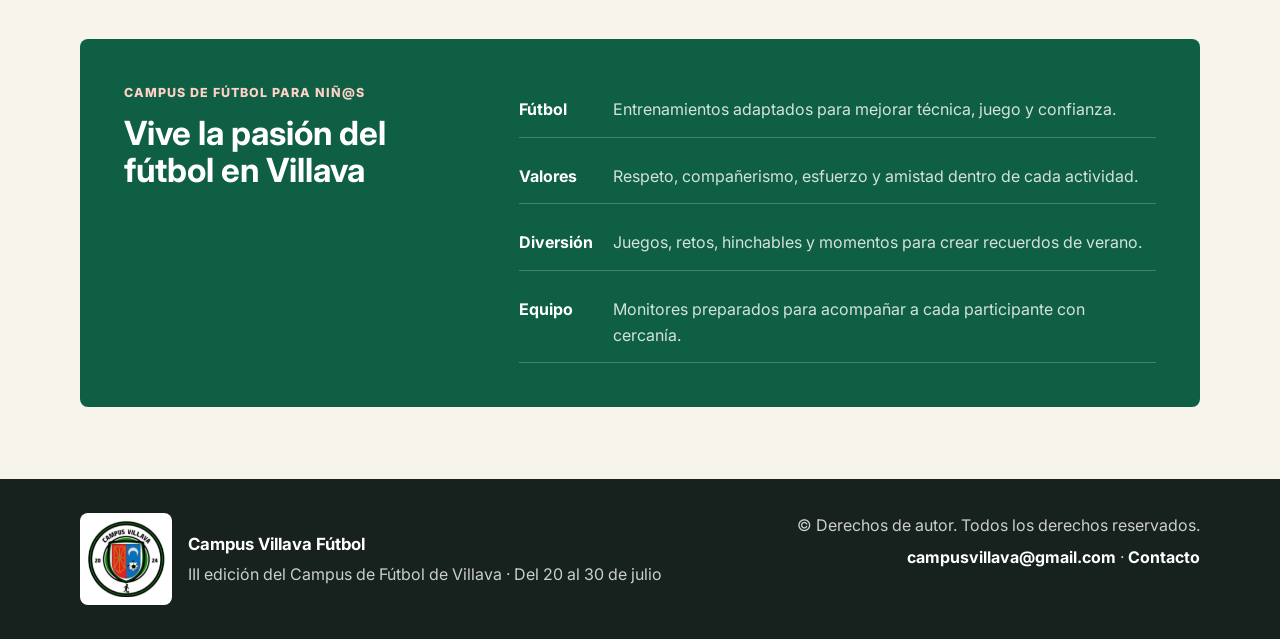
==== commit 4d202ab0: "Enlace programa" ====
--- a/index.html
+++ b/index.html
@@ -12,7 +12,7 @@
 <body>
   <header class="site-header">
     <nav class="nav">
-      <a class="brand" href="index.html" aria-label="Campus Villava Fútbol">
+      <a class="brand" href="./" aria-label="Campus Villava Fútbol">
         <span class="brand-mark">CV</span>
         <span>Campus Villava</span>
       </a>
@@ -22,12 +22,12 @@
         <span></span>
       </button>
       <div class="nav-links" data-nav-links>
-        <a class="active" href="index.html">Inicio</a>
-        <a href="inscripcion.html">Inscripción</a>
-        <a href="contacto.html">Contacto</a>
-        <a href="quienes-somos.html">Quiénes somos</a>
-        <a href="seguro.html">Nuestro seguro</a>
-        <a href="pequenos.html">Los más pequeños</a>
+        <a class="active" href="./">Inicio</a>
+        <a href="inscripcion/">Inscripción</a>
+        <a href="contacto/">Contacto</a>
+        <a href="quienes-somos/">Quiénes somos</a>
+        <a href="seguro/">Nuestro seguro</a>
+        <a href="pequenos/">Los más pequeños</a>
       </div>
     </nav>
   </header>
@@ -39,8 +39,8 @@
         <h1>Ya está aquí nuestro Campus de Fútbol de Villava.</h1>
         <p class="hero-copy">Una experiencia inolvidable llena de goles, risas y aprendizaje para niños y niñas que quieren disfrutar del fútbol, mejorar y compartir equipo durante el verano.</p>
         <div class="hero-actions">
-          <a class="button primary" href="inscripcion.html">Inscribirse</a>
-          <a class="button secondary" href="quienes-somos.html">Conocer el campus</a>
+          <a class="button primary" href="inscripcion/">Inscribirse</a>
+          <a class="button secondary" href="quienes-somos/">Conocer el campus</a>
         </div>
       </div>
       <div class="hero-visual" aria-hidden="true">
@@ -55,6 +55,7 @@
           <span class="card-icon">01</span>
           <h2>Programa</h2>
           <p>Sumérgete en el mundo del fútbol con entrenamientos de calidad, desarrollo personalizado y diversión asegurada. El campus combina aprendizaje, juego y actividades pensadas para progresar sin perder la ilusión.</p>
+          <a class="button secondary intro-card-link" href="https://drive.google.com/file/d/11pSYK8jGQql9pUrgoOUOJ0aLpMXJHMHa/view" target="_blank" rel="noopener noreferrer">Ver programa completo</a>
         </div>
       </article>
       <article>
@@ -99,7 +100,7 @@
     </div>
     <div class="footer-info">
       <p>© Derechos de autor. Todos los derechos reservados.</p>
-      <p><a href="contacto.html">campusvillava@gmail.com</a> · <a href="contacto.html">Contacto</a></p>
+      <p><a href="contacto/">campusvillava@gmail.com</a> · <a href="contacto/">Contacto</a></p>
     </div>
   </footer>
 
--- a/css/styles.css
+++ b/css/styles.css
@@ -255,6 +255,10 @@
   padding: 26px;
 }
 
+.intro-card-link {
+  margin-top: 20px;
+}
+
 .card-icon {
   display: inline-grid;
   place-items: center;
@@ -312,6 +316,10 @@
 
 .contact-hero {
   padding-bottom: 0;
+}
+
+.contact-hero p:not(.eyebrow) {
+  color: var(--ink);
 }
 
 .inscription-hero {
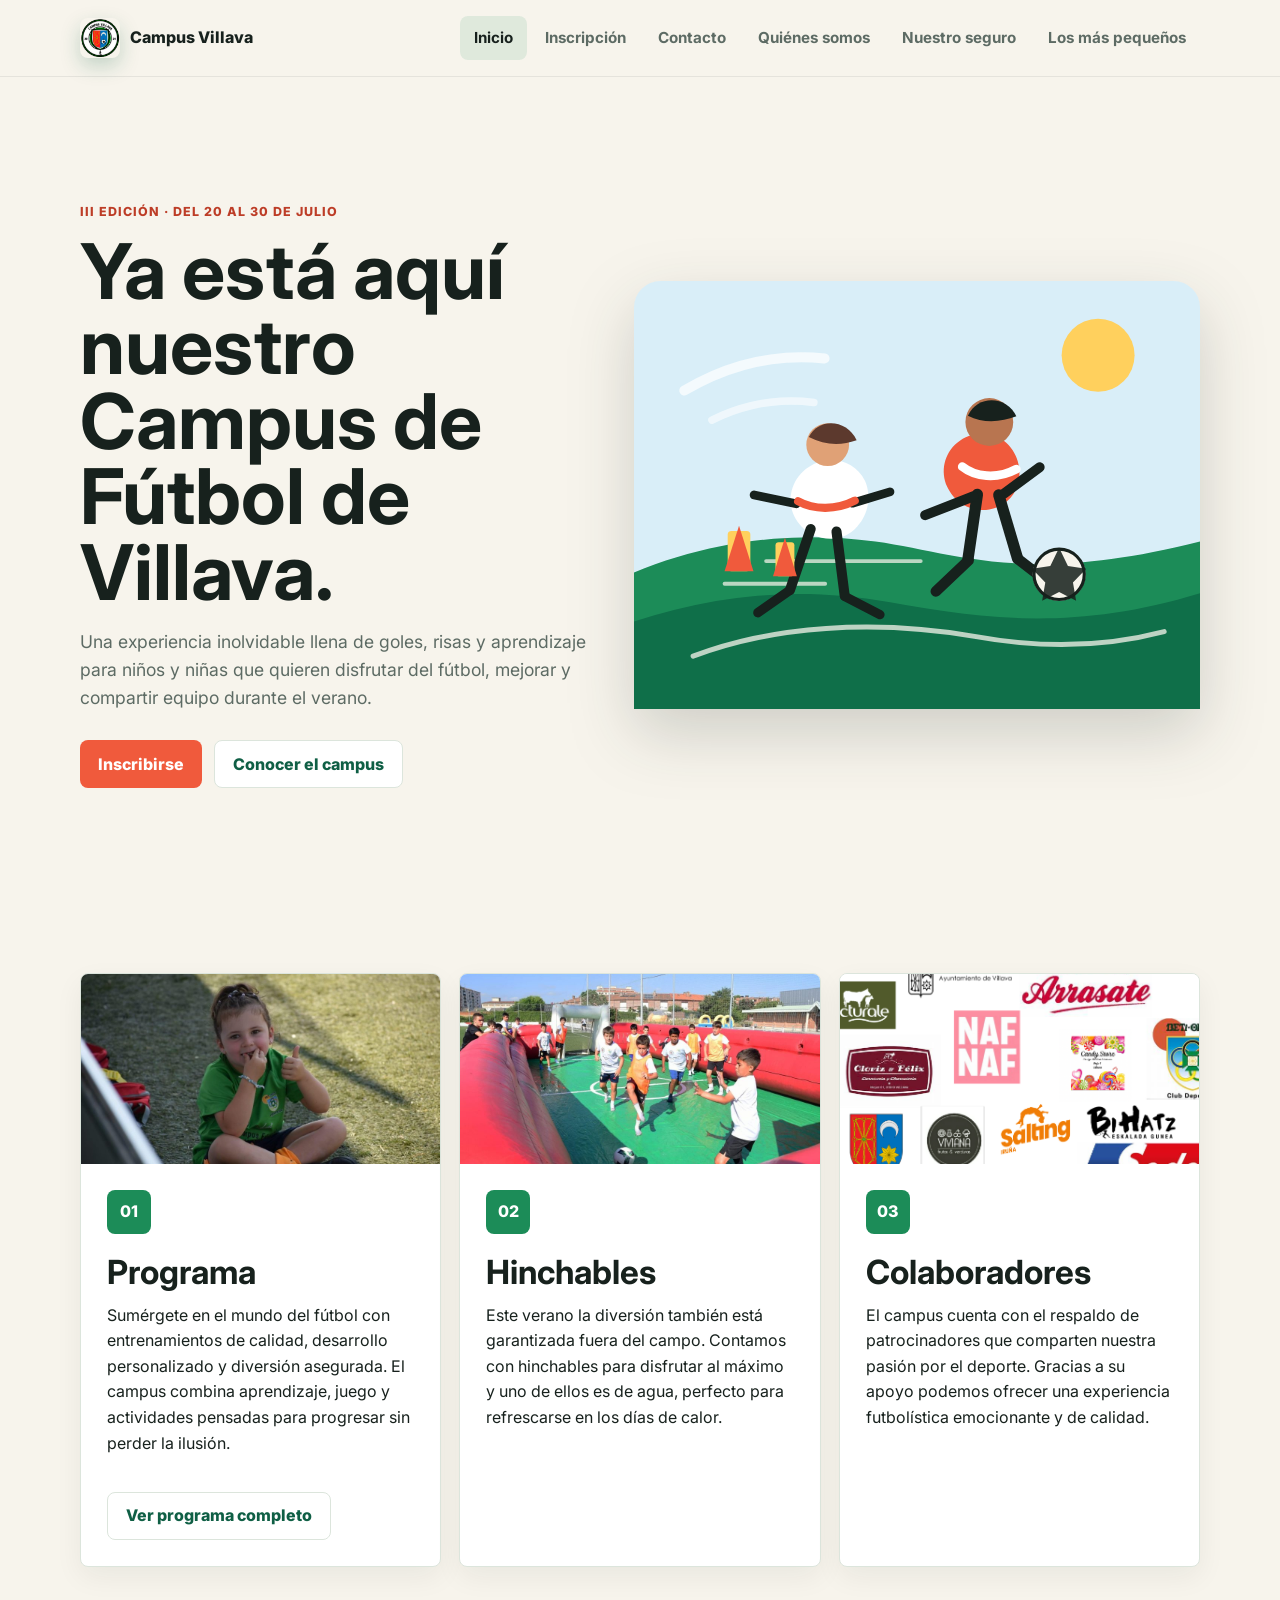
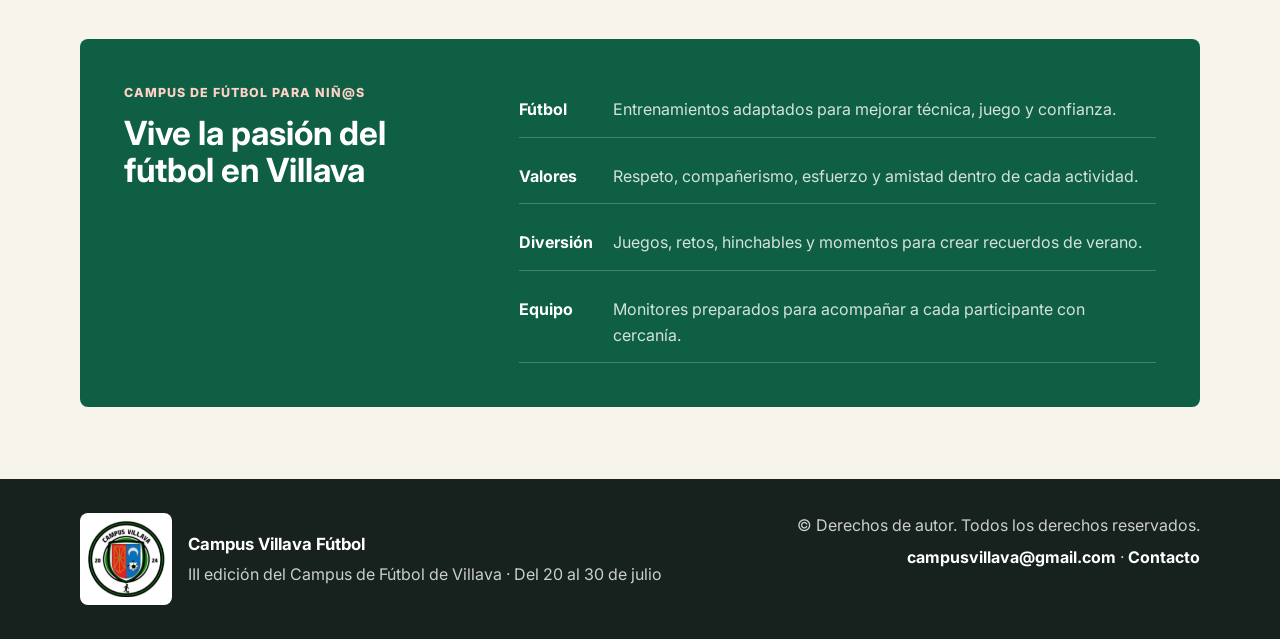
==== commit ae705e0a: "Cambio iconos" ====
--- a/index.html
+++ b/index.html
@@ -8,12 +8,13 @@
   <link rel="preconnect" href="https://fonts.gstatic.com" crossorigin>
   <link href="https://fonts.googleapis.com/css2?family=Inter:wght@400;600;700;800&display=swap" rel="stylesheet">
   <link rel="stylesheet" href="css/styles.css">
+  <link rel="icon" type="image/png" href="assets/Campus Villava fondo transparente.png">
 </head>
 <body>
   <header class="site-header">
     <nav class="nav">
       <a class="brand" href="./" aria-label="Campus Villava Fútbol">
-        <span class="brand-mark">CV</span>
+        <img class="brand-mark" src="assets/Campus Villava fondo transparente.png" alt="">
         <span>Campus Villava</span>
       </a>
       <button class="nav-toggle" type="button" aria-label="Abrir menú" aria-expanded="false">
--- a/css/styles.css
+++ b/css/styles.css
@@ -64,11 +64,9 @@
 .brand-mark {
   width: 40px;
   height: 40px;
-  display: grid;
-  place-items: center;
-  border-radius: 8px;
-  color: var(--white);
-  background: var(--field-dark);
+  display: block;
+  border-radius: 8px;
+  object-fit: contain;
   box-shadow: 0 8px 20px rgba(15, 95, 69, 0.22);
 }
 
